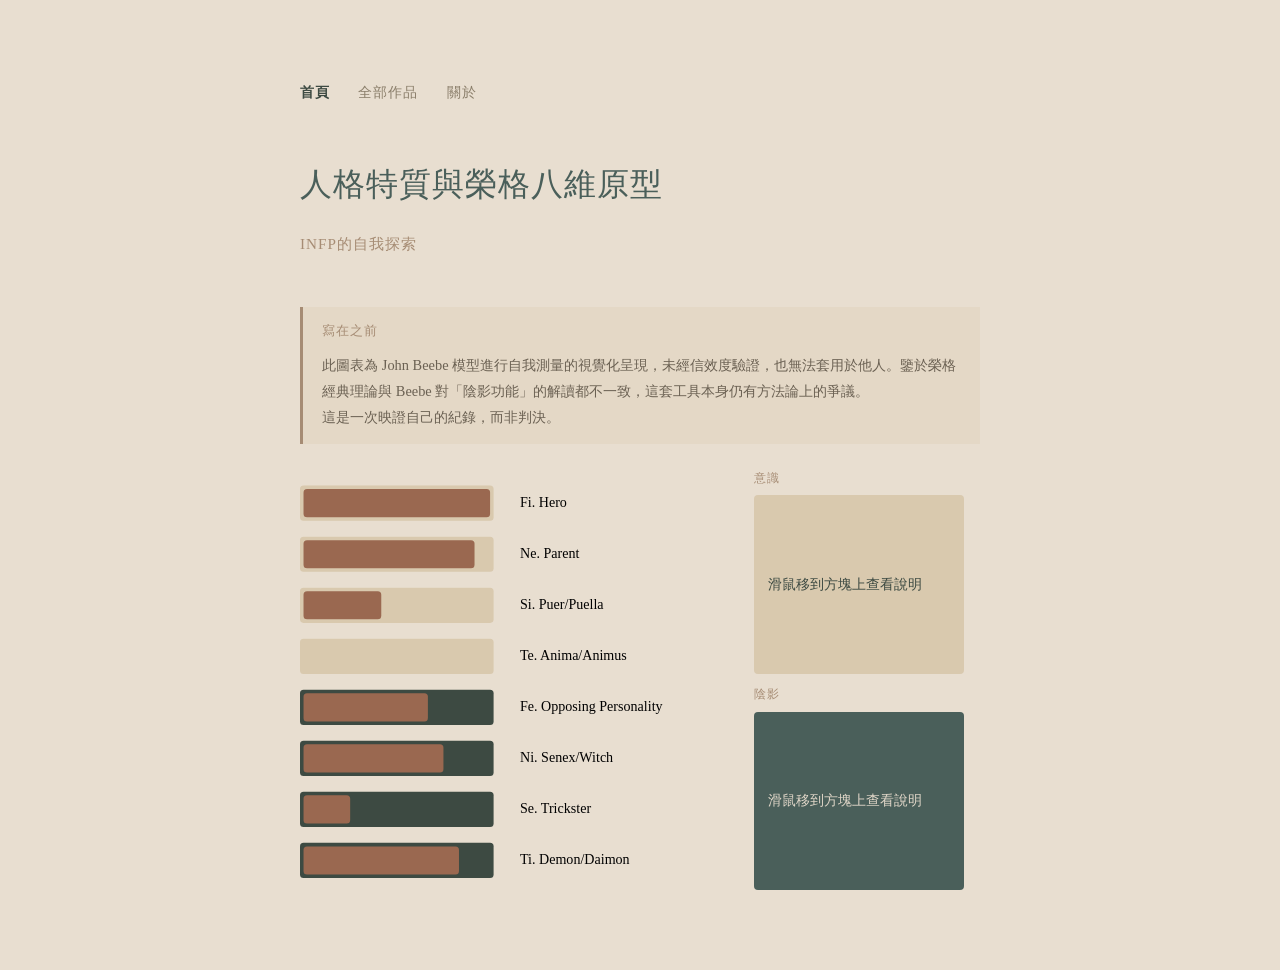
==== Beebe_model/index.html @ db925ced "新增Beebe模型作品" ====
<!DOCTYPE html>
<html lang="zh-TW">
<head>
<meta charset="UTF-8">
<meta name="viewport" content="width=device-width, initial-scale=1.0">
<title>人格特質與榮格八維原型 - Kyle</title>
<style>
  body {
    background-color: #e8ded0;
    color: #3d4a42;
    font-family: Georgia, serif;
    max-width: 680px;
    margin: 80px auto;
    padding: 0 24px;
    line-height: 1.9;
  }


    /* ── 標題區 ── */
  header {
      margin-bottom: 3rem;
  }

  header h1 {
      font-family: Georgia, serif;
      font-size: 2rem;
      font-weight: normal;
      color: #4a5f5a;                /* 深海墨綠——最深的顏色留給標題 */
      letter-spacing: 1px;
      margin-bottom: 0.25rem;
  }

  header p {
      color: #a68c74;                /* 乾沙輔助色——像退潮後沙上的水痕 */
      font-weight: normal;    
      font-size: 0.95rem;
      letter-spacing: 1px;
  }

  h1 {
    color: #4a5f5a;
    font-size: 2rem;
    font-weight: normal;
    letter-spacing: -0.5px;
    margin-bottom: 0.25rem;
  }

  nav {
    margin-bottom: 3rem;
    font-size: 0.85rem;
    letter-spacing: 1px;
  }

  nav a {
    color: #8a7e6a;
    text-decoration: none;
    margin-right: 1.5rem;
    text-transform: uppercase;
  }

  nav a:hover {
    color: #4a5f5a;
  }

  nav a.nav-active {
    color: #3d4a42;
    font-weight: bold;
  }

  .beebe-container {
    display: flex;
    gap: 14px;
    align-items: stretch;
    margin-top: 1.5rem;
  }

  .beebe-chart {
    flex-shrink: 0;
  }

  .beebe-info {
    width: 210px;
    flex-shrink: 0;
    display: flex;
    flex-direction: column;
    gap: 10px;
    font-size: 0.85rem;
    line-height: 1.75;
  }

  .beebe-info-half {
    flex: 1;
    display: flex;
    flex-direction: column;
  }

  /* 標籤放在內容框外面，不佔用內容框的空間 */
  .info-label {
    font-size: 0.75rem;
    letter-spacing: 1px;
    text-transform: uppercase;
    color: #a68c74;
    margin-bottom: 0.4rem;
  }

  .info-box {
    flex: 1;
    padding: 12px 14px;
    border-radius: 4px;
    display: flex;
    align-items: center;
  }

  #info-conscious {
    background: #d9c9ae;
    color: #3d4a42;
  }

  #info-shadow {
    background: #4a5f5a;
    color: #e0d6c8;
  }

  .version-notes {
    background: rgba(217, 201, 174, 0.3);
    border-left: 3px solid #a68c74;
    padding: 0.8rem 1.2rem;
    margin-top: 2rem;
  }

  .version-notes h3 {
    margin: 0 0 0.6rem;
    font-size: 0.8rem;
    text-transform: uppercase;
    letter-spacing: 1px;
    color: #a68c74;
    font-weight: normal;
  }

  .version-notes p {
    font-size: 0.9rem;
    color: #6b6153;
    line-height: 1.8;
    margin: 0;
  }

  @media (max-width: 600px) {
    body {
      margin: 40px auto;
      padding: 0 16px;
    }
    .beebe-container {
      flex-direction: column;
    }
    .beebe-info {
      width: 100%;
      flex-direction: row;
    }
  }
</style>
</head>
<body>

<nav id="nav-container"></nav>
<header>
<h1>人格特質與榮格八維原型</h1>
<p>INFP的自我探索</p>
</header>

<div class="version-notes">
  <h3>寫在之前</h3>
  <p>
    此圖表為 John Beebe 模型進行自我測量的視覺化呈現，未經信效度驗證，也無法套用於他人。鑒於榮格經典理論與 Beebe 對「陰影功能」的解讀都不一致，這套工具本身仍有方法論上的爭議。<br>這是一次映證自己的紀錄，而非判決。
  </p>
</div>

<div class="beebe-container">
  <svg id="position-chart" class="beebe-chart" width="440" viewBox="0 0 500 480">
    <path id="pairing-curve" d="" fill="none" stroke="#9a6850" stroke-width="2" opacity="0.75"/>
  </svg>

  <div class="beebe-info">
    <div class="beebe-info-half">
      <div id="label-conscious" class="info-label">意識</div>
      <div id="info-conscious" class="info-box">滑鼠移到方塊上查看說明</div>
    </div>
    <div class="beebe-info-half">
      <div id="label-shadow" class="info-label">陰影</div>
      <div id="info-shadow" class="info-box">滑鼠移到方塊上查看說明</div>
    </div>
  </div>
</div>



<script src="beebe.js"></script>
<script src="../nav.js"></script>
<script>
  renderNav('nav-container');
</script>

</body>
</html>
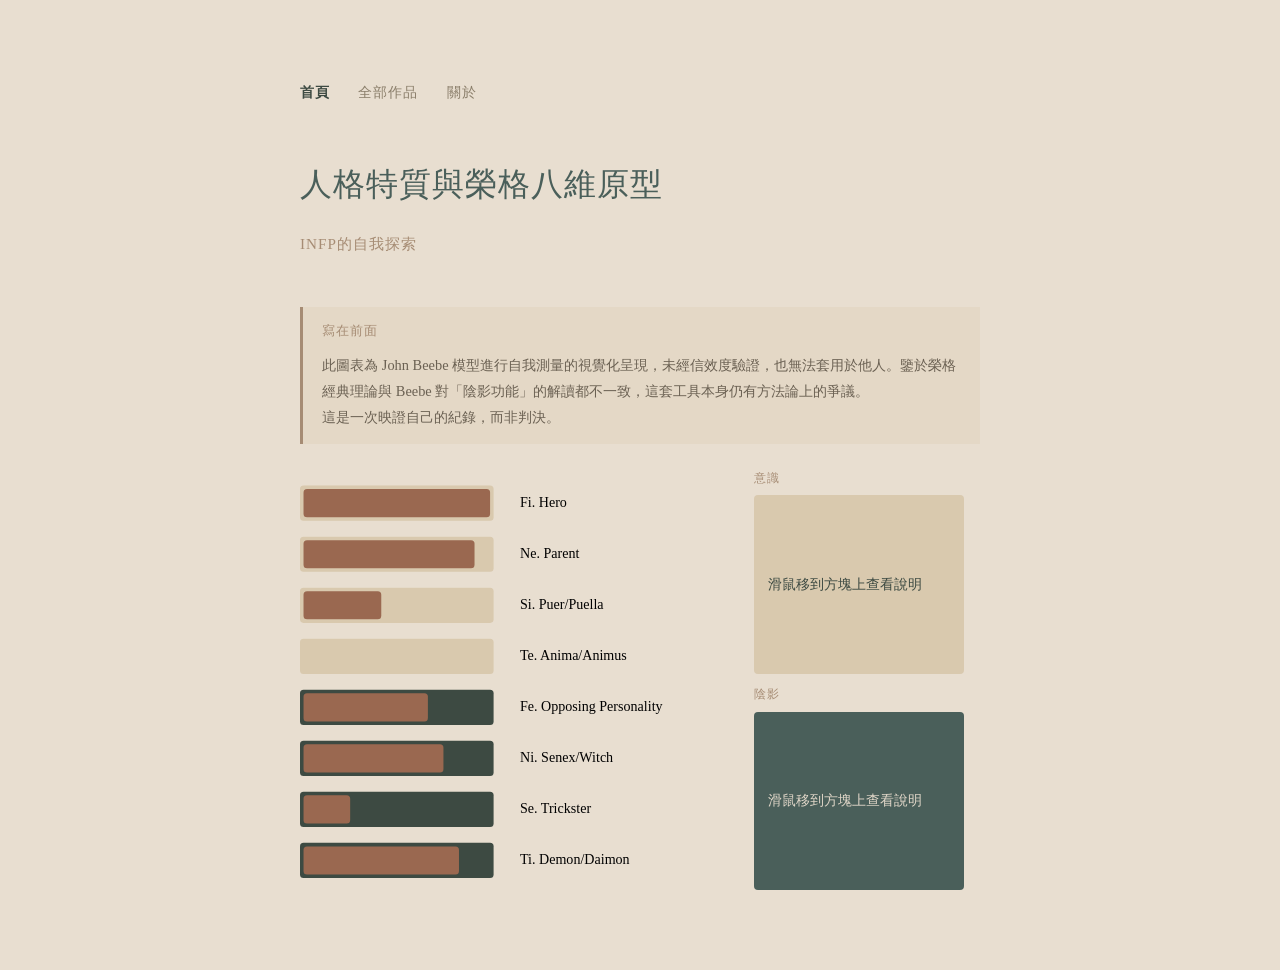
==== commit 31f3da58: "更新前言框架" ====
--- a/Beebe_model/index.html
+++ b/Beebe_model/index.html
@@ -168,7 +168,7 @@
 </header>
 
 <div class="version-notes">
-  <h3>寫在之前</h3>
+  <h3>寫在前面</h3>
   <p>
     此圖表為 John Beebe 模型進行自我測量的視覺化呈現，未經信效度驗證，也無法套用於他人。鑒於榮格經典理論與 Beebe 對「陰影功能」的解讀都不一致，這套工具本身仍有方法論上的爭議。<br>這是一次映證自己的紀錄，而非判決。
   </p>
